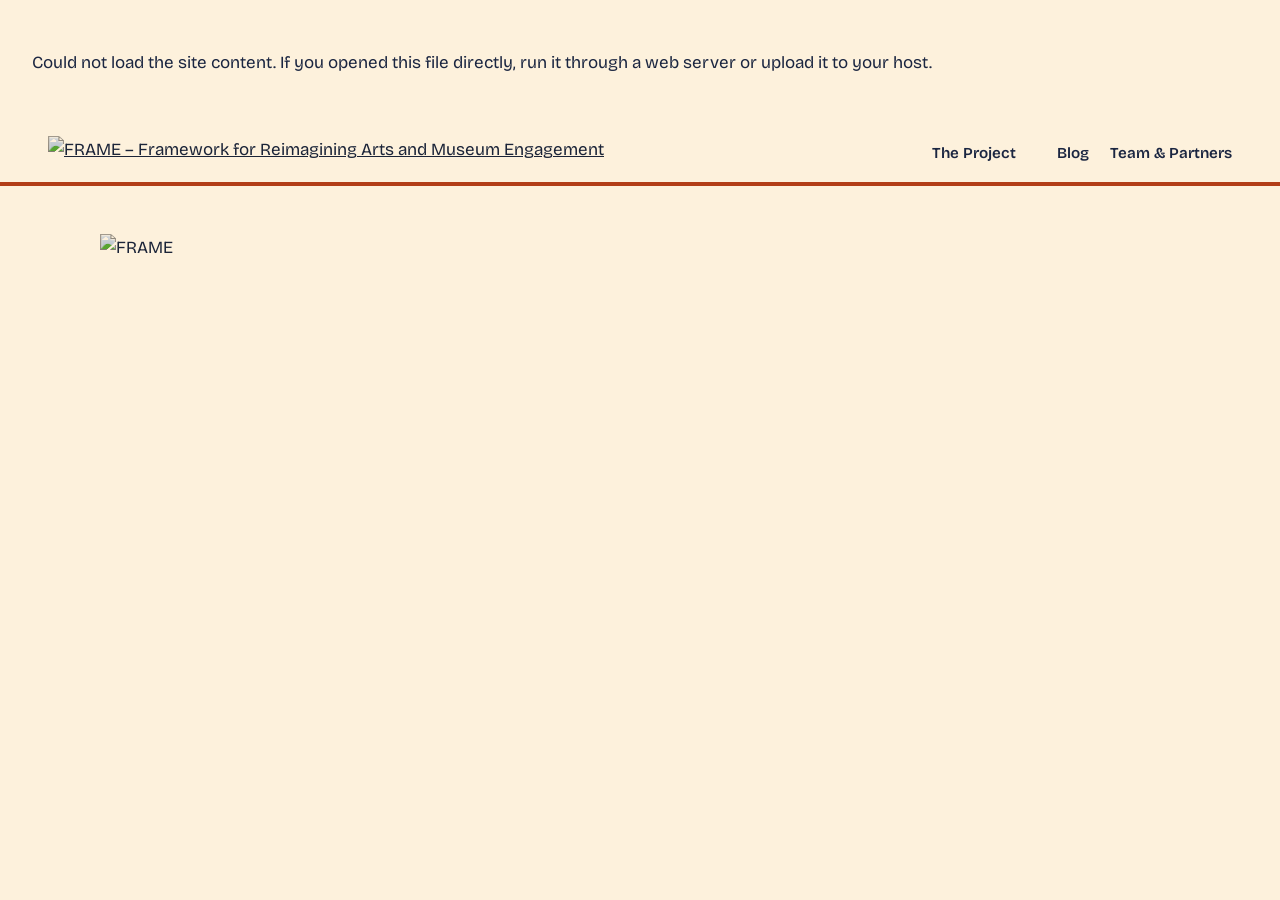
==== index.html @ 86c9885d "Add files via upload" ====
<!DOCTYPE html>
<html lang="en"><head><meta charset="utf-8">
<meta name="viewport" content="width=device-width, initial-scale=1, viewport-fit=cover">
<title>FRAME – Framework for Reimagining Arts and Museum Engagement</title>
<link rel="preconnect" href="https://fonts.googleapis.com"><link rel="preconnect" href="https://fonts.gstatic.com" crossorigin>
<link href="https://fonts.googleapis.com/css2?family=Bricolage+Grotesque:opsz,wght@12..96,400;12..96,600;12..96,800&family=Newsreader:ital,opsz,wght@0,6..72,400;1,6..72,400&display=swap" rel="stylesheet">
<link rel="stylesheet" href="style.css">
</head><body>
<header><a href="#/" aria-label="FRAME home"><img class="logo" data-img="site.logo_main" alt="FRAME – Framework for Reimagining Arts and Museum Engagement"></a>
<nav aria-label="Main"><a href="#/" data-nav="home">The Project</a><a href="#/first-edition" data-nav="ed" data-c="site.edition_nav_label"></a><a href="#/blog" data-nav="blog">Blog</a><a href="#/team" data-nav="team">Team &amp; Partners</a></nav></header>
<main id="top">

<div data-page="home">
<section><div class="wrap hero"><div class="band" aria-hidden="true"></div>
<img class="logo big" data-img="site.logo_main" alt="">
<h1 data-c="home.hero_title"></h1><p data-c="home.hero_text"></p>
<div><a class="btn" href="#/first-edition" data-c="home.hero_button"></a></div></div></section>
<section class="frame-q"><div class="wrap"><h2 data-c="home.question_heading"></h2>
<blockquote data-c="home.question"></blockquote>
<div class="two" style="margin-top:3rem"><div class="lede" data-c="home.question_left" data-p></div><div class="lede" data-c="home.question_right" data-p></div></div></div></section>
<section><div class="wrap"><h2 data-c="home.phases_heading"></h2><ol class="phases" id="phases"></ol><p class="open" data-c="home.phases_note"></p></div></section>
<section style="background:var(--paper)"><div class="wrap two"><h2 data-c="home.editions_heading"></h2><div><p class="lede" data-c="home.editions_text"></p><a class="btn" href="#/first-edition" data-c="home.editions_button"></a></div></div></section>
</div>

<div data-page="ed">
<div class="sub"><a href="#/first-edition" data-sub="ed">Overview</a><a href="#/first-edition/interventions" data-sub="int">Interventions</a></div>
<section class="frame-q"><div class="wrap"><h1 style="font-size:clamp(2.2rem,6vw,4.6rem);color:var(--rust);max-width:16ch" data-c="edition.title"></h1>
<div class="lede" style="margin-top:1.5rem" data-c="edition.intro" data-p></div>
<div class="lede" style="margin-top:1.5rem" data-c="edition.museum_text" data-p></div></div></section>
<section><div class="wrap two"><h2 data-c="edition.method_heading"></h2><div class="lede" data-c="edition.method_text" data-p></div></div></section>
<section style="background:var(--paper)"><div class="wrap"><h2 data-c="edition.timeline_heading"></h2><ul class="tl" id="timeline"></ul></div></section>
<section class="out"><div class="wrap"><h2 data-c="edition.outcomes_heading"></h2><ul id="outcomes"></ul>
<p style="margin-top:2rem"><a class="btn" style="background:var(--mustard);color:#1B2641" href="#/first-edition/interventions">Explore the three interventions</a></p></div></section>
<section><div class="wrap"><div class="support"><img data-img="site.logo_gt" alt="Going Together: For Youth Creativity and Well-Being"><p data-c="edition.support_text"></p></div></div></section>
</div>

<div data-page="outcome"><section class="frame-q"><div class="wrap"><a class="back" href="#/first-edition">Back to the First Edition</a>
<h1 id="oc-t" style="font-size:clamp(2.2rem,6vw,4.6rem);color:var(--rust);max-width:16ch"></h1>
<div class="lede" id="oc-d" style="margin-top:1.5rem"></div>
<p style="margin-top:1.5rem"><a class="btn" id="oc-l" href="#">Open</a><span class="note" id="oc-s">Coming soon.</span></p></div></section></div>

<div data-page="int">
<div class="sub"><a href="#/first-edition" data-sub="ed">Overview</a><a href="#/first-edition/interventions" data-sub="int">Interventions</a></div>
<section style="background:var(--paper)"><div class="wrap"><h1 style="font-size:clamp(2.2rem,6vw,4.6rem);color:var(--rust);max-width:14ch" data-c="interventions.heading"></h1>
<p class="lede" style="margin-top:1.5rem" data-c="interventions.intro"></p><div class="cards" id="int-cards"></div></div></section>
</div>

<div data-page="exploria"><div class="sub"><a href="#/first-edition">Overview</a><a href="#/first-edition/interventions" aria-current="page">Interventions</a></div>
<section><div class="wrap"><a class="back" href="#/first-edition/interventions">All interventions</a>
<h1 style="font-size:clamp(2.2rem,6vw,4.6rem);color:var(--rust)" data-c="interventions.exploria_name"></h1>
<p class="lede" style="margin-top:1.5rem" data-c="interventions.exploria_intro"></p>
<p class="note" data-c="exploria.art_movement"></p>
<h2 style="font-size:2rem;margin-top:3rem" data-c="exploria.artists_heading"></h2><div class="cards" id="artist-cards"></div></div></section></div>

<div data-page="artist"><section><div class="wrap"><a class="back" href="#/first-edition/interventions/exploria">All artists</a>
<h1 id="ar-n" style="font-size:clamp(2.2rem,6vw,4.6rem);color:var(--rust)"></h1><p class="meta" id="ar-y"></p>
<img id="ar-i" alt="" style="max-width:420px;width:100%;margin:1.5rem 0" hidden>
<div class="lede" id="ar-b"></div><h2 style="font-size:1.6rem;margin-top:2rem" id="ar-fh">What the team found</h2><div class="lede" id="ar-f"></div>
<h2 style="font-size:1.6rem;margin-top:2rem" id="ar-sh">Sources</h2><div class="lede" id="ar-s"></div></div></section></div>

<div data-page="guzur"><div class="sub"><a href="#/first-edition">Overview</a><a href="#/first-edition/interventions" aria-current="page">Interventions</a></div>
<section><div class="wrap"><a class="back" href="#/first-edition/interventions">All interventions</a>
<h1 style="font-size:clamp(2.2rem,6vw,4.6rem);color:var(--rust)" data-c="interventions.guzur_name"></h1>
<p class="lede" style="margin-top:1.5rem" data-c="interventions.guzur_intro"></p>
<div class="tabs" id="gz-tabs" role="group" aria-label="Routes"></div>
<div class="gz"><div class="plan2" id="gz-plan"></div>
<div><div id="gz-art"></div><h3 id="gz-t"></h3><p class="by" id="gz-a"></p><p class="note" id="gz-m"></p>
<audio controls id="gz-au" aria-label="Audio narration" hidden></audio><p class="note" id="gz-noau">Audio narration coming soon.</p>
<div class="lede" id="gz-x" style="margin-bottom:1rem"></div>
<div class="nav2"><button id="gz-p">Back</button><button class="go" id="gz-n">Next</button></div>
<p class="ok" id="gz-done" style="margin-top:1rem">You have finished this route.</p></div></div>
<h2 style="font-size:2rem;margin-top:3rem">Suggest an addition</h2>
<form class="fm nf" name="route-suggestion" method="POST" data-netlify="true" netlify-honeypot="bot-field" style="margin-top:1rem"><input type="hidden" name="form-name" value="route-suggestion"><p hidden><label>Leave empty <input name="bot-field"></label></p>
<label>What would you like to suggest?<select name="type"><option>Add an artwork to a route</option><option>A new route</option></select></label><label>Your idea<textarea name="idea" rows="3" required></textarea></label><label>Your name (optional)<input name="name"></label><button class="go">Send suggestion</button><div class="ok" role="status"></div></form></div></section></div>

<div data-page="robit"><div class="sub"><a href="#/first-edition">Overview</a><a href="#/first-edition/interventions" aria-current="page">Interventions</a></div>
<section><div class="wrap"><a class="back" href="#/first-edition/interventions">All interventions</a>
<h1 style="font-size:clamp(2.2rem,6vw,4.6rem);color:var(--rust)" data-c="interventions.robit_name"></h1>
<p class="lede" style="margin-top:1.5rem" data-c="interventions.robit_intro"></p>
<div class="tabs" id="rb-tabs" role="group" aria-label="Application type"><button aria-pressed="true" data-f="mentor">I’m a mentor</button><button aria-pressed="false" data-f="student">I’m a student</button></div>
<form class="fm nf" id="rb-mentor" name="mentor-application" method="POST" data-netlify="true" netlify-honeypot="bot-field"><input type="hidden" name="form-name" value="mentor-application"><p hidden><label>Leave empty <input name="bot-field"></label></p>
<label>Full name<input name="name" required></label><label>Email<input name="email" type="email" required></label><label>Field and experience<textarea name="experience" rows="3" required></textarea></label><label>Skills you can teach<textarea name="skills" rows="3" required></textarea></label><button class="go">Apply as a mentor</button><div class="ok" role="status"></div></form>
<form class="fm nf" id="rb-student" name="student-application" method="POST" data-netlify="true" netlify-honeypot="bot-field" hidden><input type="hidden" name="form-name" value="student-application"><p hidden><label>Leave empty <input name="bot-field"></label></p>
<label>Full name<input name="name" required></label><label>Email<input name="email" type="email" required></label><label>University or field of study<input name="study"></label><label>Skills you want to learn<textarea name="skills" rows="3" required></textarea></label><button class="go">Apply as a student</button><div class="ok" role="status"></div></form></div></section></div>

<div data-page="blog"><section><div class="wrap"><h1 style="font-size:clamp(2.2rem,6vw,4.6rem);color:var(--rust)" data-c="blog_page.heading"></h1>
<p class="lede" style="margin-top:1.5rem" data-c="blog_page.intro"></p><div class="cards" id="post-cards"></div>
<h2 style="font-size:2rem;margin-top:3rem" data-c="blog_page.submit_heading"></h2><p class="lede" data-c="blog_page.submit_text"></p>
<form class="fm nf" name="blog-submission" method="POST" data-netlify="true" netlify-honeypot="bot-field" style="margin-top:1rem"><input type="hidden" name="form-name" value="blog-submission"><p hidden><label>Leave empty <input name="bot-field"></label></p>
<label>Your name<input name="name" required></label><label>Email<input name="email" type="email" required></label><label>Title<input name="title" required></label><label>Your text<textarea name="text" rows="6" required></textarea></label><button class="go">Submit for review</button><div class="ok" role="status"></div></form></div></section></div>

<div data-page="post"><section><div class="wrap"><a class="back" href="#/blog">All posts</a><h1 id="po-t" style="font-size:clamp(2rem,5.5vw,4rem);color:var(--rust);max-width:20ch"></h1><p class="meta" id="po-m"></p>
<img id="po-i" alt="" style="max-width:720px;width:100%;margin:1rem 0" hidden><div class="postbody" id="po-b"></div></div></section></div>

<div data-page="team"><section><div class="wrap"><h1 style="font-size:clamp(2.2rem,6vw,4.6rem);color:var(--rust)" data-c="team.heading"></h1>
<div class="lede" style="margin-top:1.5rem" data-c="team.intro" data-p></div>
<h2 style="font-size:2rem;margin-top:2.5rem" data-c="team.members_heading" id="tm-h"></h2><div class="partners" id="members"></div>
<h2 style="font-size:2rem;margin-top:2.5rem">Partners</h2><div class="partners" id="partners"></div></div></section></div>
</main>
<footer><div class="row"><img class="logo" style="height:56px" data-img="site.logo_main" alt="FRAME"><p data-c="site.footer_text"></p></div></footer>
<script src="script.js"></script>
</body></html>
---- style.css ----
:root{--cream:#FDF1DC;--paper:#FAE6C4;--navy:#1B2641;--rust:#B23E17;--teal:#3F7A6E;--mustard:#D98E1F;--sand:#E0B872;--ink:#1B2641;--muted:#5b5a63;
box-sizing:border-box;padding-top:env(safe-area-inset-top,0px);padding-bottom:env(safe-area-inset-bottom,0px)}
@media (prefers-color-scheme:dark){:root:not([data-theme="light"]){--cream:#17203a;--paper:#1f2a49;--ink:#FDF1DC;--muted:#c9bfae;--rust:#e8805a;--mustard:#EDA73A}}
:root[data-theme="dark"]{--cream:#17203a;--paper:#1f2a49;--ink:#FDF1DC;--muted:#c9bfae;--rust:#e8805a;--mustard:#EDA73A}
*,*::before,*::after{box-sizing:inherit}html{scroll-behavior:smooth;scroll-padding-top:calc(env(safe-area-inset-top,0px) + 70px)}
body{margin:0;background:var(--cream);color:var(--ink);font:17px/1.6 'Bricolage Grotesque',system-ui,sans-serif}
@media (prefers-reduced-motion:reduce){html{scroll-behavior:auto}*{animation:none!important}}
.logo{mix-blend-mode:multiply;display:block}@media (prefers-color-scheme:dark){:root:not([data-theme="light"]) .logo{mix-blend-mode:normal;background:#FDF1DC;padding:10px;border-radius:6px}}
:root[data-theme="dark"] .logo{mix-blend-mode:normal;background:#FDF1DC;padding:10px;border-radius:6px}
a{color:inherit}:focus-visible{outline:3px solid var(--mustard);outline-offset:3px}
header{position:sticky;top:env(safe-area-inset-top,0px);z-index:5;background:var(--cream);display:flex;gap:1rem;align-items:center;justify-content:space-between;padding:.7rem clamp(1rem,4vw,3rem);border-bottom:2px solid var(--rust)}
body::before{content:"";position:fixed;inset:0 0 auto;height:env(safe-area-inset-top,0px);background:var(--cream);z-index:10}
header .logo{height:34px;width:auto}
nav{display:flex;gap:1.3rem;flex-wrap:wrap;font-weight:600;font-size:.95rem}nav a{text-decoration:none}nav a:hover{color:var(--rust)}
main>section{padding:clamp(3rem,8vw,6.5rem) clamp(1rem,5vw,4rem)}.wrap{max-width:1080px;margin:0 auto}
.st{width:1em;height:1em;color:var(--rust);flex:none}
h1,h2,h3{font-weight:800;line-height:1.02;letter-spacing:-.02em;margin:0}
h2{font-size:clamp(2rem,5vw,3.6rem);color:var(--rust);max-width:18ch}
.hero{display:grid;gap:2rem;min-height:78vh;align-content:center;position:relative}
.hero .big{width:min(760px,100%);height:auto}
.hero h1{font-size:clamp(2.2rem,6.5vw,5rem);max-width:15ch}
.hero p{font-family:Newsreader,Georgia,serif;font-size:clamp(1.15rem,2vw,1.45rem);max-width:46ch;line-height:1.5;margin:0}
.band{display:flex;gap:.5rem;position:absolute;right:0;top:0;color:var(--rust);font-size:2.2rem;opacity:.55}
mark{background:var(--mustard);color:#1B2641;padding:0 .2em}
.btn{display:inline-block;background:var(--rust);color:#fff;padding:.8rem 1.4rem;font-weight:600;text-decoration:none;margin-top:.5rem}.btn:hover{background:var(--navy)}
.frame-q{background:var(--paper)}
.frame-q blockquote{margin:2rem 0 0;padding:2rem 2.2rem;position:relative;font-family:Newsreader,serif;font-style:italic;font-size:clamp(1.3rem,2.6vw,1.9rem);line-height:1.4;max-width:30em}
.frame-q blockquote::before,.frame-q blockquote::after{content:"";position:absolute;width:34px;height:34px;border:4px solid var(--rust)}
.frame-q blockquote::before{left:0;top:0;border-right:0;border-bottom:0}.frame-q blockquote::after{right:0;bottom:0;border-left:0;border-top:0}
.two{display:grid;grid-template-columns:1fr 1.2fr;gap:clamp(1.5rem,5vw,4rem)}@media(max-width:760px){.two{grid-template-columns:1fr}.band{display:none}}
.lede{font-family:Newsreader,serif;font-size:1.25rem;line-height:1.6;max-width:60ch}
.phases{list-style:none;margin:2.5rem 0 0;padding:0}
.phases li{display:grid;grid-template-columns:auto 1fr;gap:1rem 1.4rem;align-items:center;padding:1.2rem 0;border-top:2px solid var(--rust)}
.phases li:nth-child(2){margin-left:clamp(0rem,6vw,4.5rem)}.phases li:nth-child(3){margin-left:clamp(0rem,12vw,9rem)}
.num{position:relative;width:4.2rem;height:4.2rem;display:grid;place-items:center;color:#fff;font-weight:800;font-size:1.5rem}
.num .st{position:absolute;inset:0;width:100%;height:100%;fill:var(--rust);stroke:none}.num span{position:relative}
.phases h3{font-size:1.7rem;text-transform:uppercase}.phases p{margin:.2rem 0 0;color:var(--rust);font-weight:600}
.out{background:var(--rust);color:#FDF1DC}.out h2{color:#FDF1DC}
.out ul{list-style:none;padding:0;margin:2rem 0 0;display:grid;gap:.7rem;max-width:560px}
.out li{display:flex;gap:1rem;align-items:baseline;font-size:1.25rem}.out b{font-size:2.4rem;line-height:1;min-width:1.4ch}.out li span{background:var(--mustard);color:#1B2641;padding:.1rem .6rem}
.open{border-left:4px solid var(--mustard);padding-left:1.2rem;font-family:Newsreader,serif;font-style:italic;font-size:1.2rem;margin-top:2rem;max-width:44ch}
.ph{border:2px dashed var(--muted);padding:1.4rem;color:var(--muted);font-size:.95rem;margin-top:1.5rem}
.cards{display:grid;grid-template-columns:repeat(auto-fit,minmax(240px,1fr));gap:1.2rem;margin-top:2rem}
.card{padding:1.6rem;min-height:210px;display:flex;flex-direction:column;justify-content:space-between;color:#1B2641}
.card:nth-child(1){background:var(--teal);color:#fff}.card:nth-child(2){background:var(--mustard)}.card:nth-child(3){background:var(--sand)}
.card h3{font-size:1.6rem}.card p{margin:.4rem 0 0;font-size:.95rem}
.team .ph{margin-top:2rem}
footer{background:#FDF1DC;color:#1B2641;border-top:2px solid #B23E17;padding:3rem clamp(1rem,5vw,4rem)}
footer .row{max-width:1080px;margin:0 auto;display:flex;flex-wrap:wrap;gap:2rem;align-items:center;justify-content:space-between}
footer .logos{display:flex;gap:1.6rem;align-items:center}footer .logos img{height:64px;width:auto;mix-blend-mode:multiply}
footer p{max-width:44ch;margin:0;font-size:.95rem}

[data-page]{display:none}[data-page].on{display:block}
nav a[aria-current=page]{color:var(--rust);border-bottom:3px solid var(--rust)}
.sub{display:flex;gap:1.5rem;padding:.8rem clamp(1rem,5vw,4rem);background:var(--paper);font-weight:600}.sub a{text-decoration:none}.sub a[aria-current=page]{color:var(--rust);text-decoration:underline;text-underline-offset:6px}
.tl{list-style:none;margin:2rem 0 0;padding:0 0 0 1.6rem;border-left:4px solid var(--rust);display:grid;gap:1.6rem}
.tl li{position:relative}.tl li::before{content:"";position:absolute;left:calc(-1.6rem - 12px);top:.35rem;width:20px;height:20px;background:var(--mustard);transform:rotate(45deg)}
.tl h3{font-size:1.4rem}.tl p{margin:.2rem 0 0;color:var(--muted)}
.support{display:flex;flex-wrap:wrap;gap:1.5rem;align-items:center;margin-top:2.5rem;padding-top:1.5rem;border-top:2px solid var(--rust)}.support img{height:70px;width:auto;mix-blend-mode:multiply}
.support p{margin:0;max-width:34ch;font-size:.95rem}
.partners{display:grid;grid-template-columns:repeat(auto-fit,minmax(260px,1fr));gap:1.2rem;margin-top:2rem}
.pc{background:var(--paper);padding:1.6rem}.pc .lg{background:#FDF1DC;padding:.8rem;margin-bottom:1rem;display:inline-block}.pc .lg img{height:70px;width:auto;display:block;mix-blend-mode:multiply}.pc h3{font-size:1.3rem}.pc p{margin:.4rem 0 0;font-size:.95rem}

.lnk{color:inherit;text-decoration:none}.out li a.lnk span{text-decoration:underline;text-decoration-thickness:2px;text-underline-offset:4px}.out li a.lnk:hover span{background:#FDF1DC}
.card{text-decoration:none}.card:hover{outline:3px solid var(--navy)}
.tabs{display:flex;gap:.6rem;margin:2rem 0 1rem;flex-wrap:wrap}.tabs button,.fm button,.gz button{font:inherit;font-weight:600;cursor:pointer;border:2px solid var(--rust);background:transparent;color:var(--rust);padding:.6rem 1.1rem}
.tabs button[aria-pressed=true],.fm button.go,.gz button.go{background:var(--rust);color:#fff}
.fm{display:grid;gap:.9rem;max-width:560px}.fm label{display:grid;gap:.3rem;font-weight:600}
.fm input,.fm select,.fm textarea,.gz select,.gz textarea{font:inherit;padding:.65rem;border:2px solid var(--navy);background:var(--cream);color:var(--ink);width:100%}
.note{font-size:.9rem;color:var(--muted)}.ok{background:var(--teal);color:#fff;padding:.8rem 1rem;display:none}
.gz{display:grid;grid-template-columns:1.1fr 1fr;gap:2rem;margin-top:1.5rem}@media(max-width:820px){.gz{grid-template-columns:1fr}}
.plan{background:var(--paper);border:2px solid var(--navy);width:100%;height:auto}
.plan circle{cursor:pointer;stroke:#fff;stroke-width:3}.plan text{font:700 13px 'Bricolage Grotesque',sans-serif;fill:#1B2641;pointer-events:none}
.art{aspect-ratio:4/3;background:var(--sand);color:#1B2641;display:grid;place-items:center;text-align:center;font-weight:600;padding:1rem}
.gz audio{width:100%;margin:.8rem 0}.gz h3{font-size:1.8rem;margin-top:.8rem}.nav2{display:flex;gap:.6rem;align-items:center;flex-wrap:wrap}
.post{background:var(--paper);padding:1.2rem 1.4rem;margin-top:.8rem}.post b{display:block}
.back{display:inline-block;margin-bottom:1rem;font-weight:600}

[hidden]{display:none!important}
.lede p{margin:0 0 1rem}.lede p:last-child{margin:0}
.plan2{position:relative;background:var(--paper);border:2px solid var(--navy)}.plan2>img{display:block;width:100%}
.plan2 .empty{aspect-ratio:4/3;display:grid;place-items:center;color:var(--muted);padding:1rem;text-align:center}
.plan2 svg{position:absolute;inset:0;width:100%;height:100%;pointer-events:none}
.plan2 .pt{position:absolute;transform:translate(-50%,-50%);width:34px;height:34px;border-radius:50%;border:3px solid #fff;background:var(--teal);color:#fff;font:800 14px 'Bricolage Grotesque',sans-serif;cursor:pointer;padding:0}
.plan2 .pt.cur{background:var(--rust)}
.gz img.aw{width:100%;display:block}.gz .by{margin:.2rem 0 0;font-family:Newsreader,serif;font-style:italic}
.card img,.pc>img{width:100%;height:160px;object-fit:cover;display:block;margin-bottom:.8rem}
.pc .lg{display:inline-block}
.postbody{font-family:Newsreader,serif;font-size:1.2rem;line-height:1.7;max-width:62ch}.postbody h2{font-size:1.8rem;max-width:none;margin:2rem 0 .5rem}.postbody img{max-width:100%}
.meta{color:var(--muted);font-weight:600}
.pcard{background:var(--paper)!important;color:var(--ink)!important}
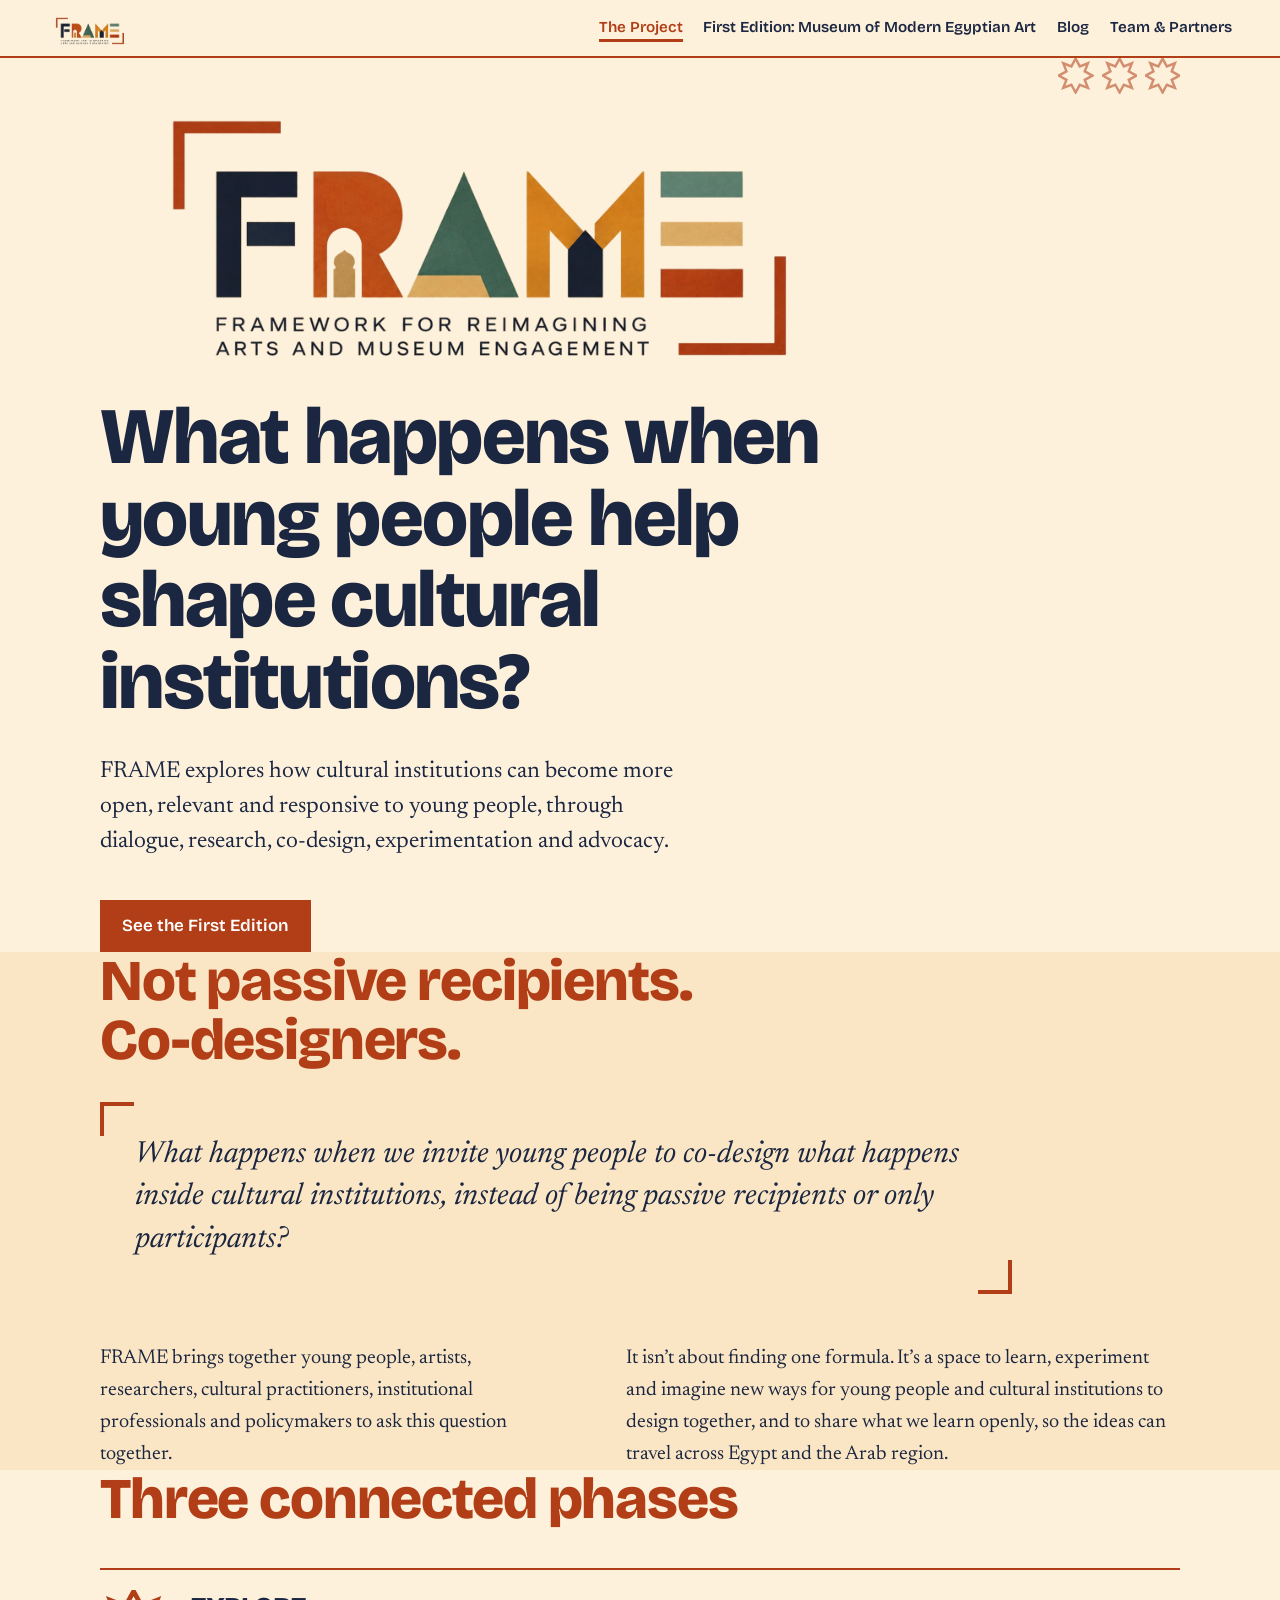
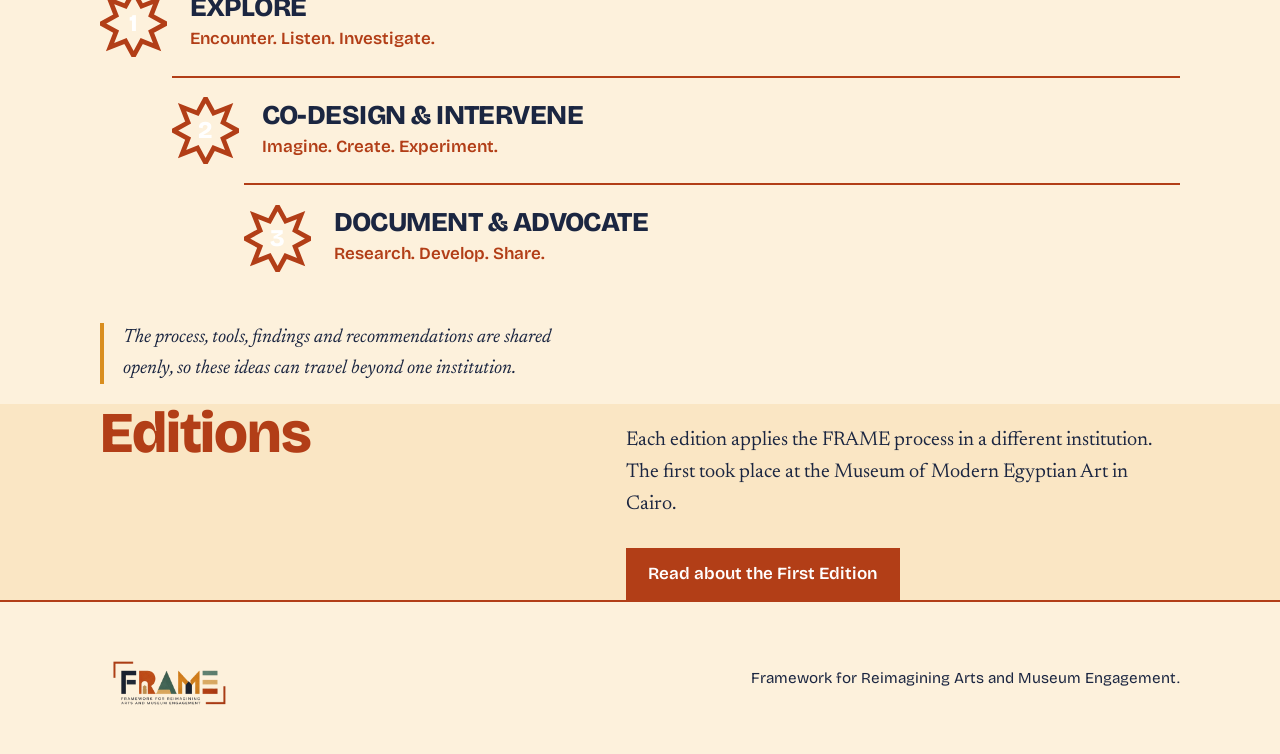
==== commit 8a479748: "Add files via upload" ====
--- a/index.html
+++ b/index.html
@@ -70,7 +70,7 @@
 <div class="nav2"><button id="gz-p">Back</button><button class="go" id="gz-n">Next</button></div>
 <p class="ok" id="gz-done" style="margin-top:1rem">You have finished this route.</p></div></div>
 <h2 style="font-size:2rem;margin-top:3rem">Suggest an addition</h2>
-<form class="fm nf" name="route-suggestion" method="POST" data-netlify="true" netlify-honeypot="bot-field" style="margin-top:1rem"><input type="hidden" name="form-name" value="route-suggestion"><p hidden><label>Leave empty <input name="bot-field"></label></p>
+<form class="fm nf" name="route-suggestion" data-subject="FRAME: route suggestion" style="margin-top:1rem"><input type="checkbox" name="botcheck" tabindex="-1" autocomplete="off" style="display:none">
 <label>What would you like to suggest?<select name="type"><option>Add an artwork to a route</option><option>A new route</option></select></label><label>Your idea<textarea name="idea" rows="3" required></textarea></label><label>Your name (optional)<input name="name"></label><button class="go">Send suggestion</button><div class="ok" role="status"></div></form></div></section></div>
 
 <div data-page="robit"><div class="sub"><a href="#/first-edition">Overview</a><a href="#/first-edition/interventions" aria-current="page">Interventions</a></div>
@@ -78,15 +78,15 @@
 <h1 style="font-size:clamp(2.2rem,6vw,4.6rem);color:var(--rust)" data-c="interventions.robit_name"></h1>
 <p class="lede" style="margin-top:1.5rem" data-c="interventions.robit_intro"></p>
 <div class="tabs" id="rb-tabs" role="group" aria-label="Application type"><button aria-pressed="true" data-f="mentor">I’m a mentor</button><button aria-pressed="false" data-f="student">I’m a student</button></div>
-<form class="fm nf" id="rb-mentor" name="mentor-application" method="POST" data-netlify="true" netlify-honeypot="bot-field"><input type="hidden" name="form-name" value="mentor-application"><p hidden><label>Leave empty <input name="bot-field"></label></p>
+<form class="fm nf" id="rb-mentor" name="mentor-application" data-subject="FRAME: mentor application"><input type="checkbox" name="botcheck" tabindex="-1" autocomplete="off" style="display:none">
 <label>Full name<input name="name" required></label><label>Email<input name="email" type="email" required></label><label>Field and experience<textarea name="experience" rows="3" required></textarea></label><label>Skills you can teach<textarea name="skills" rows="3" required></textarea></label><button class="go">Apply as a mentor</button><div class="ok" role="status"></div></form>
-<form class="fm nf" id="rb-student" name="student-application" method="POST" data-netlify="true" netlify-honeypot="bot-field" hidden><input type="hidden" name="form-name" value="student-application"><p hidden><label>Leave empty <input name="bot-field"></label></p>
+<form class="fm nf" id="rb-student" name="student-application" data-subject="FRAME: student application" hidden><input type="checkbox" name="botcheck" tabindex="-1" autocomplete="off" style="display:none">
 <label>Full name<input name="name" required></label><label>Email<input name="email" type="email" required></label><label>University or field of study<input name="study"></label><label>Skills you want to learn<textarea name="skills" rows="3" required></textarea></label><button class="go">Apply as a student</button><div class="ok" role="status"></div></form></div></section></div>
 
 <div data-page="blog"><section><div class="wrap"><h1 style="font-size:clamp(2.2rem,6vw,4.6rem);color:var(--rust)" data-c="blog_page.heading"></h1>
 <p class="lede" style="margin-top:1.5rem" data-c="blog_page.intro"></p><div class="cards" id="post-cards"></div>
 <h2 style="font-size:2rem;margin-top:3rem" data-c="blog_page.submit_heading"></h2><p class="lede" data-c="blog_page.submit_text"></p>
-<form class="fm nf" name="blog-submission" method="POST" data-netlify="true" netlify-honeypot="bot-field" style="margin-top:1rem"><input type="hidden" name="form-name" value="blog-submission"><p hidden><label>Leave empty <input name="bot-field"></label></p>
+<form class="fm nf" name="blog-submission" data-subject="FRAME: blog submission" style="margin-top:1rem"><input type="checkbox" name="botcheck" tabindex="-1" autocomplete="off" style="display:none">
 <label>Your name<input name="name" required></label><label>Email<input name="email" type="email" required></label><label>Title<input name="title" required></label><label>Your text<textarea name="text" rows="6" required></textarea></label><button class="go">Submit for review</button><div class="ok" role="status"></div></form></div></section></div>
 
 <div data-page="post"><section><div class="wrap"><a class="back" href="#/blog">All posts</a><h1 id="po-t" style="font-size:clamp(2rem,5.5vw,4rem);color:var(--rust);max-width:20ch"></h1><p class="meta" id="po-m"></p>
--- a/style.css
+++ b/style.css
@@ -1,13 +1,13 @@
 
-:root{--cream:#FDF1DC;--paper:#FAE6C4;--navy:#1B2641;--rust:#B23E17;--teal:#3F7A6E;--mustard:#D98E1F;--sand:#E0B872;--ink:#1B2641;--muted:#5b5a63;
+:root{--font-ui:'Bricolage Grotesque',system-ui,sans-serif;--font-serif:Newsreader,Georgia,serif;color-scheme:light;--cream:#FDF1DC;--paper:#FAE6C4;--navy:#1B2641;--rust:#B23E17;--teal:#3F7A6E;--mustard:#D98E1F;--sand:#E0B872;--ink:var(--navy);--muted:#5b5a63;
 box-sizing:border-box;padding-top:env(safe-area-inset-top,0px);padding-bottom:env(safe-area-inset-bottom,0px)}
-@media (prefers-color-scheme:dark){:root:not([data-theme="light"]){--cream:#17203a;--paper:#1f2a49;--ink:#FDF1DC;--muted:#c9bfae;--rust:#e8805a;--mustard:#EDA73A}}
-:root[data-theme="dark"]{--cream:#17203a;--paper:#1f2a49;--ink:#FDF1DC;--muted:#c9bfae;--rust:#e8805a;--mustard:#EDA73A}
+
+
 *,*::before,*::after{box-sizing:inherit}html{scroll-behavior:smooth;scroll-padding-top:calc(env(safe-area-inset-top,0px) + 70px)}
-body{margin:0;background:var(--cream);color:var(--ink);font:17px/1.6 'Bricolage Grotesque',system-ui,sans-serif}
+body{margin:0;background:var(--cream);color:var(--ink);font:17px/1.6 var(--font-ui)}
 @media (prefers-reduced-motion:reduce){html{scroll-behavior:auto}*{animation:none!important}}
-.logo{mix-blend-mode:multiply;display:block}@media (prefers-color-scheme:dark){:root:not([data-theme="light"]) .logo{mix-blend-mode:normal;background:#FDF1DC;padding:10px;border-radius:6px}}
-:root[data-theme="dark"] .logo{mix-blend-mode:normal;background:#FDF1DC;padding:10px;border-radius:6px}
+.logo{mix-blend-mode:multiply;display:block}
+
 a{color:inherit}:focus-visible{outline:3px solid var(--mustard);outline-offset:3px}
 header{position:sticky;top:env(safe-area-inset-top,0px);z-index:5;background:var(--cream);display:flex;gap:1rem;align-items:center;justify-content:space-between;padding:.7rem clamp(1rem,4vw,3rem);border-bottom:2px solid var(--rust)}
 body::before{content:"";position:fixed;inset:0 0 auto;height:env(safe-area-inset-top,0px);background:var(--cream);z-index:10}
@@ -20,33 +20,33 @@
 .hero{display:grid;gap:2rem;min-height:78vh;align-content:center;position:relative}
 .hero .big{width:min(760px,100%);height:auto}
 .hero h1{font-size:clamp(2.2rem,6.5vw,5rem);max-width:15ch}
-.hero p{font-family:Newsreader,Georgia,serif;font-size:clamp(1.15rem,2vw,1.45rem);max-width:46ch;line-height:1.5;margin:0}
+.hero p{font-family:var(--font-serif);font-size:clamp(1.15rem,2vw,1.45rem);max-width:46ch;line-height:1.5;margin:0}
 .band{display:flex;gap:.5rem;position:absolute;right:0;top:0;color:var(--rust);font-size:2.2rem;opacity:.55}
-mark{background:var(--mustard);color:#1B2641;padding:0 .2em}
+mark{background:var(--mustard);color:var(--navy);padding:0 .2em}
 .btn{display:inline-block;background:var(--rust);color:#fff;padding:.8rem 1.4rem;font-weight:600;text-decoration:none;margin-top:.5rem}.btn:hover{background:var(--navy)}
 .frame-q{background:var(--paper)}
-.frame-q blockquote{margin:2rem 0 0;padding:2rem 2.2rem;position:relative;font-family:Newsreader,serif;font-style:italic;font-size:clamp(1.3rem,2.6vw,1.9rem);line-height:1.4;max-width:30em}
+.frame-q blockquote{margin:2rem 0 0;padding:2rem 2.2rem;position:relative;font-family:var(--font-serif);font-style:italic;font-size:clamp(1.3rem,2.6vw,1.9rem);line-height:1.4;max-width:30em}
 .frame-q blockquote::before,.frame-q blockquote::after{content:"";position:absolute;width:34px;height:34px;border:4px solid var(--rust)}
 .frame-q blockquote::before{left:0;top:0;border-right:0;border-bottom:0}.frame-q blockquote::after{right:0;bottom:0;border-left:0;border-top:0}
 .two{display:grid;grid-template-columns:1fr 1.2fr;gap:clamp(1.5rem,5vw,4rem)}@media(max-width:760px){.two{grid-template-columns:1fr}.band{display:none}}
-.lede{font-family:Newsreader,serif;font-size:1.25rem;line-height:1.6;max-width:60ch}
+.lede{font-family:var(--font-serif);font-size:1.25rem;line-height:1.6;max-width:60ch}
 .phases{list-style:none;margin:2.5rem 0 0;padding:0}
 .phases li{display:grid;grid-template-columns:auto 1fr;gap:1rem 1.4rem;align-items:center;padding:1.2rem 0;border-top:2px solid var(--rust)}
 .phases li:nth-child(2){margin-left:clamp(0rem,6vw,4.5rem)}.phases li:nth-child(3){margin-left:clamp(0rem,12vw,9rem)}
 .num{position:relative;width:4.2rem;height:4.2rem;display:grid;place-items:center;color:#fff;font-weight:800;font-size:1.5rem}
 .num .st{position:absolute;inset:0;width:100%;height:100%;fill:var(--rust);stroke:none}.num span{position:relative}
 .phases h3{font-size:1.7rem;text-transform:uppercase}.phases p{margin:.2rem 0 0;color:var(--rust);font-weight:600}
-.out{background:var(--rust);color:#FDF1DC}.out h2{color:#FDF1DC}
+.out{background:var(--rust);color:var(--cream)}.out h2{color:var(--cream)}
 .out ul{list-style:none;padding:0;margin:2rem 0 0;display:grid;gap:.7rem;max-width:560px}
-.out li{display:flex;gap:1rem;align-items:baseline;font-size:1.25rem}.out b{font-size:2.4rem;line-height:1;min-width:1.4ch}.out li span{background:var(--mustard);color:#1B2641;padding:.1rem .6rem}
-.open{border-left:4px solid var(--mustard);padding-left:1.2rem;font-family:Newsreader,serif;font-style:italic;font-size:1.2rem;margin-top:2rem;max-width:44ch}
+.out li{display:flex;gap:1rem;align-items:baseline;font-size:1.25rem}.out b{font-size:2.4rem;line-height:1;min-width:1.4ch}.out li span{background:var(--mustard);color:var(--navy);padding:.1rem .6rem}
+.open{border-left:4px solid var(--mustard);padding-left:1.2rem;font-family:var(--font-serif);font-style:italic;font-size:1.2rem;margin-top:2rem;max-width:44ch}
 .ph{border:2px dashed var(--muted);padding:1.4rem;color:var(--muted);font-size:.95rem;margin-top:1.5rem}
 .cards{display:grid;grid-template-columns:repeat(auto-fit,minmax(240px,1fr));gap:1.2rem;margin-top:2rem}
-.card{padding:1.6rem;min-height:210px;display:flex;flex-direction:column;justify-content:space-between;color:#1B2641}
+.card{padding:1.6rem;min-height:210px;display:flex;flex-direction:column;justify-content:space-between;color:var(--navy)}
 .card:nth-child(1){background:var(--teal);color:#fff}.card:nth-child(2){background:var(--mustard)}.card:nth-child(3){background:var(--sand)}
 .card h3{font-size:1.6rem}.card p{margin:.4rem 0 0;font-size:.95rem}
 .team .ph{margin-top:2rem}
-footer{background:#FDF1DC;color:#1B2641;border-top:2px solid #B23E17;padding:3rem clamp(1rem,5vw,4rem)}
+footer{background:var(--cream);color:var(--navy);border-top:2px solid var(--rust);padding:3rem clamp(1rem,5vw,4rem)}
 footer .row{max-width:1080px;margin:0 auto;display:flex;flex-wrap:wrap;gap:2rem;align-items:center;justify-content:space-between}
 footer .logos{display:flex;gap:1.6rem;align-items:center}footer .logos img{height:64px;width:auto;mix-blend-mode:multiply}
 footer p{max-width:44ch;margin:0;font-size:.95rem}
@@ -60,9 +60,9 @@
 .support{display:flex;flex-wrap:wrap;gap:1.5rem;align-items:center;margin-top:2.5rem;padding-top:1.5rem;border-top:2px solid var(--rust)}.support img{height:70px;width:auto;mix-blend-mode:multiply}
 .support p{margin:0;max-width:34ch;font-size:.95rem}
 .partners{display:grid;grid-template-columns:repeat(auto-fit,minmax(260px,1fr));gap:1.2rem;margin-top:2rem}
-.pc{background:var(--paper);padding:1.6rem}.pc .lg{background:#FDF1DC;padding:.8rem;margin-bottom:1rem;display:inline-block}.pc .lg img{height:70px;width:auto;display:block;mix-blend-mode:multiply}.pc h3{font-size:1.3rem}.pc p{margin:.4rem 0 0;font-size:.95rem}
+.pc{background:var(--paper);padding:1.6rem}.pc .lg{background:var(--cream);padding:.8rem;margin-bottom:1rem;display:inline-block}.pc .lg img{height:70px;width:auto;display:block;mix-blend-mode:multiply}.pc h3{font-size:1.3rem}.pc p{margin:.4rem 0 0;font-size:.95rem}
 
-.lnk{color:inherit;text-decoration:none}.out li a.lnk span{text-decoration:underline;text-decoration-thickness:2px;text-underline-offset:4px}.out li a.lnk:hover span{background:#FDF1DC}
+.lnk{color:inherit;text-decoration:none}.out li a.lnk span{text-decoration:underline;text-decoration-thickness:2px;text-underline-offset:4px}.out li a.lnk:hover span{background:var(--cream)}
 .card{text-decoration:none}.card:hover{outline:3px solid var(--navy)}
 .tabs{display:flex;gap:.6rem;margin:2rem 0 1rem;flex-wrap:wrap}.tabs button,.fm button,.gz button{font:inherit;font-weight:600;cursor:pointer;border:2px solid var(--rust);background:transparent;color:var(--rust);padding:.6rem 1.1rem}
 .tabs button[aria-pressed=true],.fm button.go,.gz button.go{background:var(--rust);color:#fff}
@@ -71,8 +71,8 @@
 .note{font-size:.9rem;color:var(--muted)}.ok{background:var(--teal);color:#fff;padding:.8rem 1rem;display:none}
 .gz{display:grid;grid-template-columns:1.1fr 1fr;gap:2rem;margin-top:1.5rem}@media(max-width:820px){.gz{grid-template-columns:1fr}}
 .plan{background:var(--paper);border:2px solid var(--navy);width:100%;height:auto}
-.plan circle{cursor:pointer;stroke:#fff;stroke-width:3}.plan text{font:700 13px 'Bricolage Grotesque',sans-serif;fill:#1B2641;pointer-events:none}
-.art{aspect-ratio:4/3;background:var(--sand);color:#1B2641;display:grid;place-items:center;text-align:center;font-weight:600;padding:1rem}
+.plan circle{cursor:pointer;stroke:#fff;stroke-width:3}.plan text{font:700 13px var(--font-ui);fill:var(--navy);pointer-events:none}
+.art{aspect-ratio:4/3;background:var(--sand);color:var(--navy);display:grid;place-items:center;text-align:center;font-weight:600;padding:1rem}
 .gz audio{width:100%;margin:.8rem 0}.gz h3{font-size:1.8rem;margin-top:.8rem}.nav2{display:flex;gap:.6rem;align-items:center;flex-wrap:wrap}
 .post{background:var(--paper);padding:1.2rem 1.4rem;margin-top:.8rem}.post b{display:block}
 .back{display:inline-block;margin-bottom:1rem;font-weight:600}
@@ -82,11 +82,11 @@
 .plan2{position:relative;background:var(--paper);border:2px solid var(--navy)}.plan2>img{display:block;width:100%}
 .plan2 .empty{aspect-ratio:4/3;display:grid;place-items:center;color:var(--muted);padding:1rem;text-align:center}
 .plan2 svg{position:absolute;inset:0;width:100%;height:100%;pointer-events:none}
-.plan2 .pt{position:absolute;transform:translate(-50%,-50%);width:34px;height:34px;border-radius:50%;border:3px solid #fff;background:var(--teal);color:#fff;font:800 14px 'Bricolage Grotesque',sans-serif;cursor:pointer;padding:0}
+.plan2 .pt{position:absolute;transform:translate(-50%,-50%);width:34px;height:34px;border-radius:50%;border:3px solid #fff;background:var(--teal);color:#fff;font:800 14px var(--font-ui);cursor:pointer;padding:0}
 .plan2 .pt.cur{background:var(--rust)}
-.gz img.aw{width:100%;display:block}.gz .by{margin:.2rem 0 0;font-family:Newsreader,serif;font-style:italic}
+.gz img.aw{width:100%;display:block}.gz .by{margin:.2rem 0 0;font-family:var(--font-serif);font-style:italic}
 .card img,.pc>img{width:100%;height:160px;object-fit:cover;display:block;margin-bottom:.8rem}
 .pc .lg{display:inline-block}
-.postbody{font-family:Newsreader,serif;font-size:1.2rem;line-height:1.7;max-width:62ch}.postbody h2{font-size:1.8rem;max-width:none;margin:2rem 0 .5rem}.postbody img{max-width:100%}
+.postbody{font-family:var(--font-serif);font-size:1.2rem;line-height:1.7;max-width:62ch}.postbody h2{font-size:1.8rem;max-width:none;margin:2rem 0 .5rem}.postbody img{max-width:100%}
 .meta{color:var(--muted);font-weight:600}
 .pcard{background:var(--paper)!important;color:var(--ink)!important}
